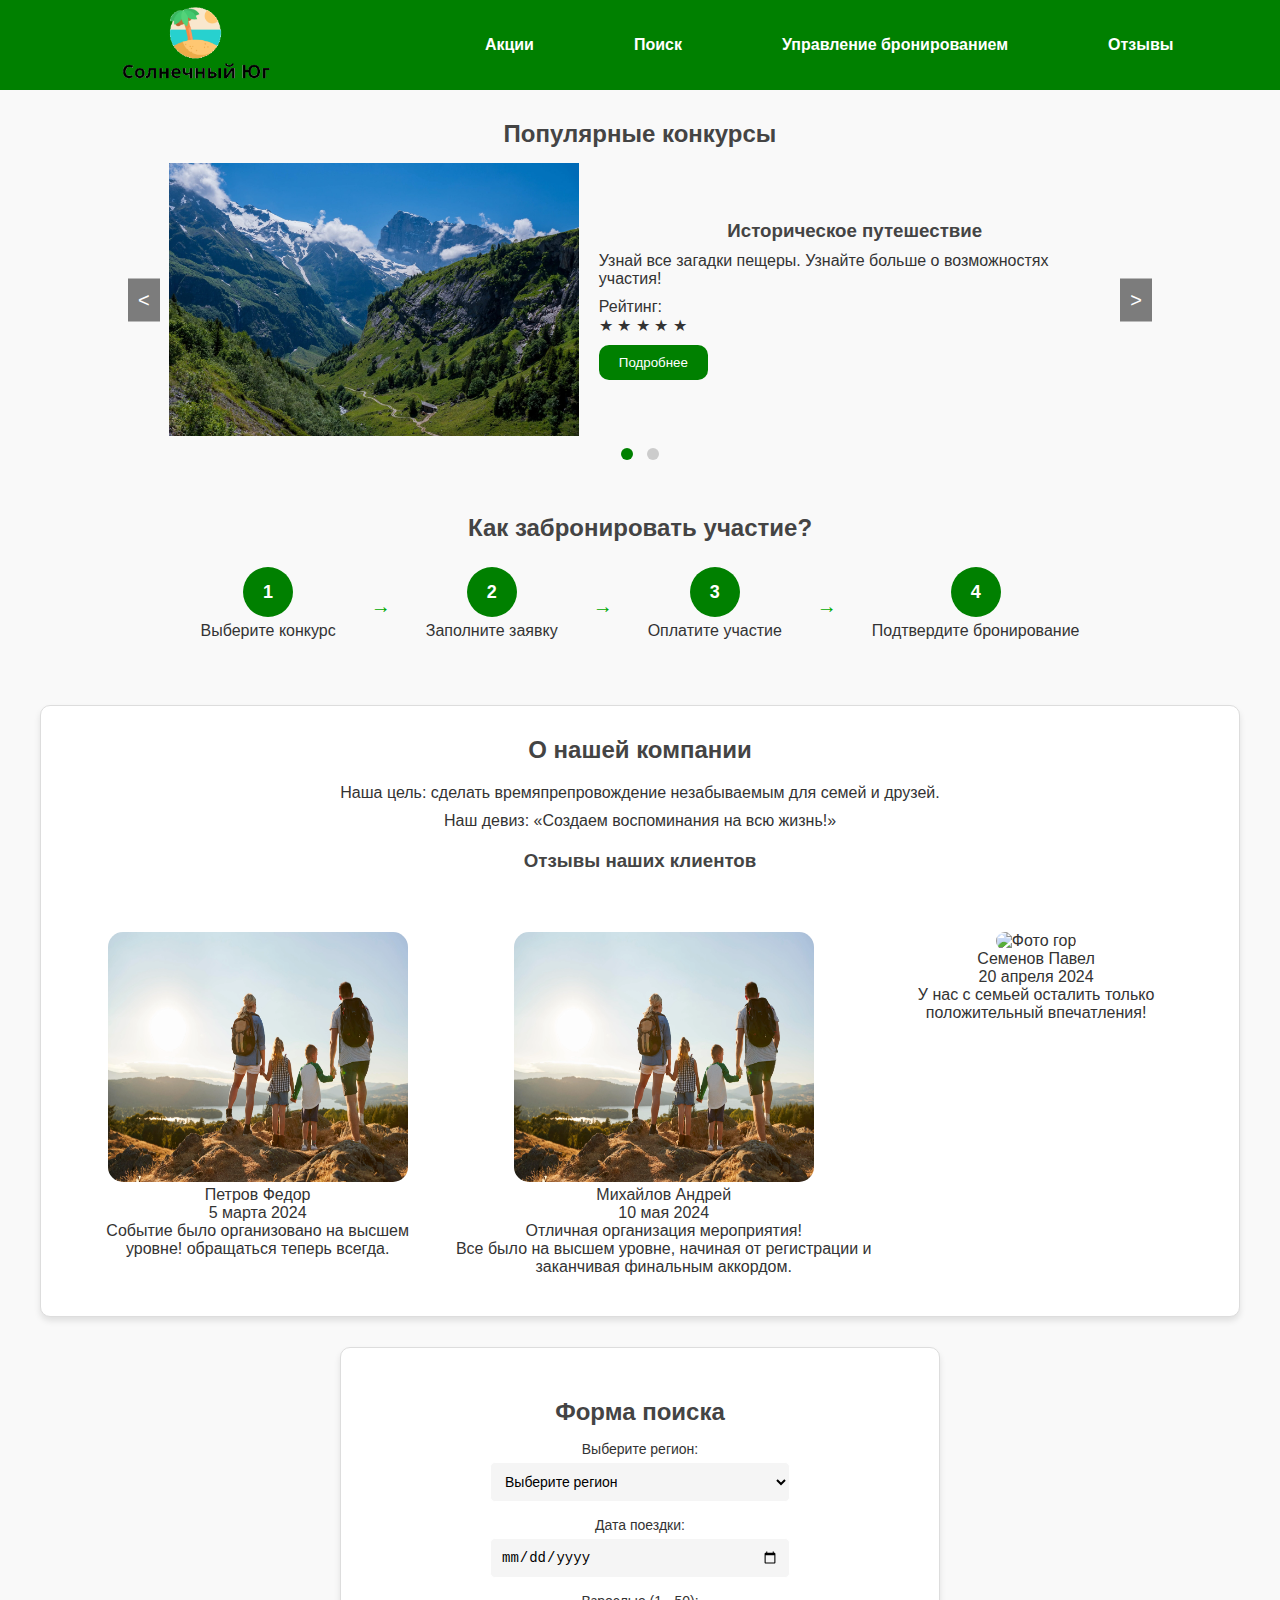
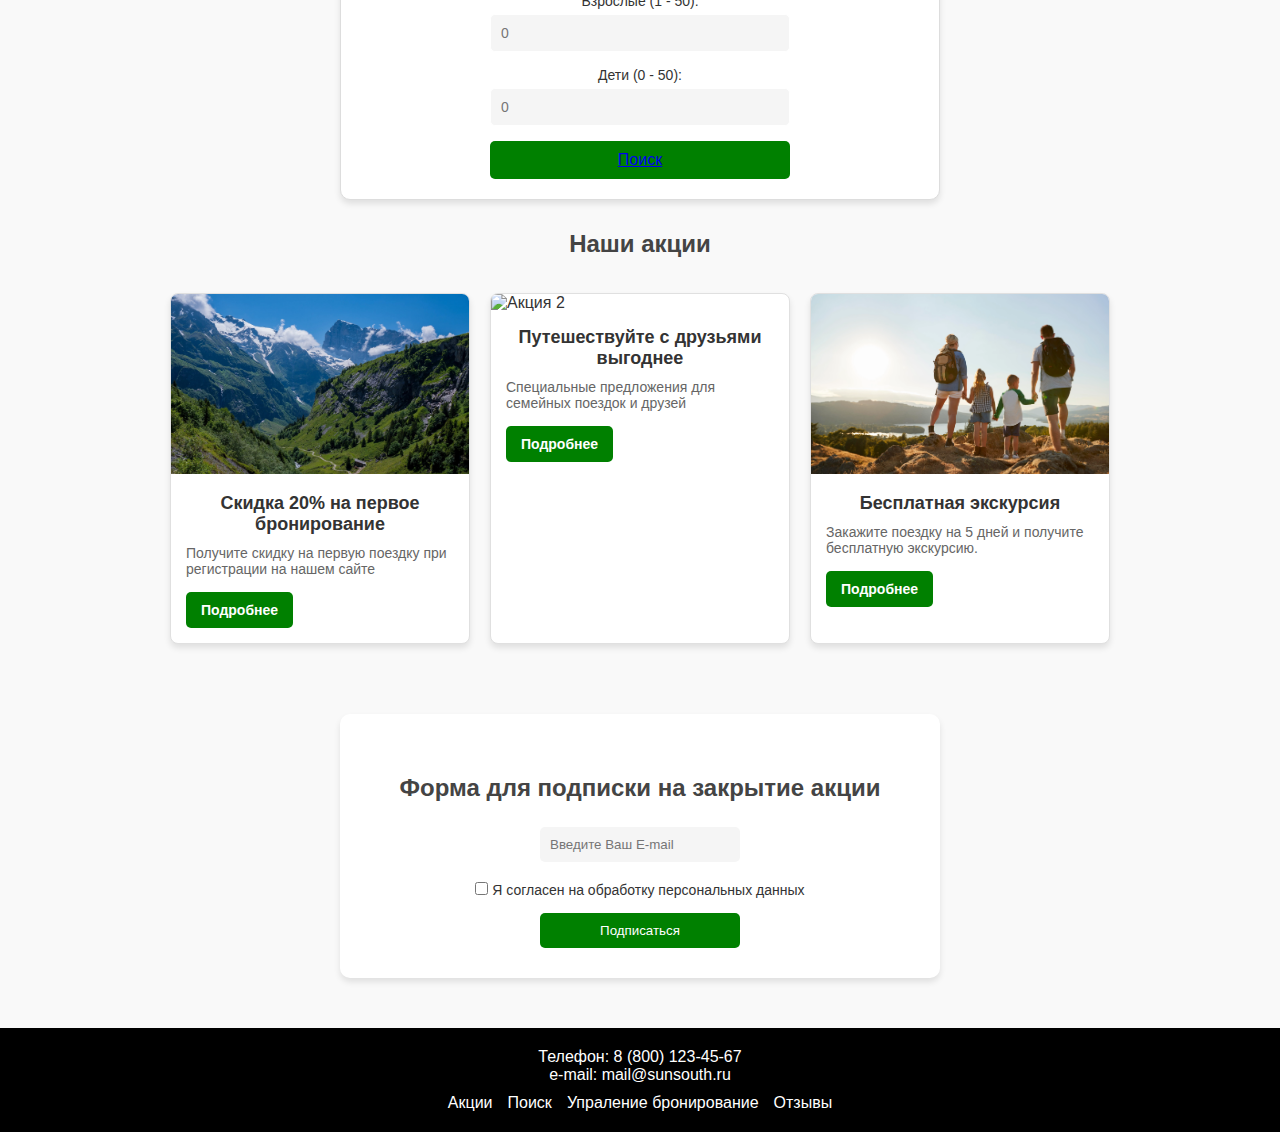
==== index.html @ 12673aba "feat: init" ====
<!DOCTYPE html>
<html lang="ru">
<head>
    <meta charset="UTF-8">
    <meta name="viewport" content="width=device-width, initial-scale=1.0">
    <title>Активный отдых для всей семьи</title>
    <link rel="stylesheet" href="index.css">
</head>
<body>
    <header class="headers">
        <div class="logo">
            <a href="/">
                <img src="photo/logo.png" alt="Логотип">
            </a>
        </div>
    <nav class="navigation">
        <ul>
            <li><a href="#promtion">Акции</a></li>
            <li><a href="search.html">Поиск</a></li>
            <li><a href="booking.html">Управление бронированием</a></li>
            <li><a href="#reviews">Отзывы</a></li>
        </ul>
    </nav>
    </header>

    <section class="slider">
        <h2>Популярные конкурсы</h2>
        <div class="slider-container">
            <!-- Слайд 1 -->
            <div class="slide active">
                <img src="photo/Alps.jpeg" alt="Конкурс 1" class="slide-image">
                <div class="slide-content">
                    <h3>Историческое путешествие</h3>
                    <p>Узнай все загадки пещеры. Узнайте больше о возможностях участия!</p>
                    <div class="rating">
                        <span>Рейтинг:</span>
                        <div class="stars">
                            <span class="before"></span>
                            <span class="before"></span>
                            <span class="before"></span>
                            <span class="before"></span>
                            <span class="before"></span>
                        </div>
                    </div>
                    <button class="details-btn">Подробнее</button>
                </div>
                <!-- Навигация слайдера -->
                <div class="slider-navigation">
                    <button class="prev-btn">&lt;</button>
                    <button class="next-btn">&gt;</button>
                </div>
            </div>
            <!-- Слайд 2 -->
            <div class="slide">
                <img src="contest2.jpg" alt="Конкурс 2" class="slide-image">
                <div class="slide-content">
                    <h3>Название конкурса 2</h3>
                    <p>Краткое описание второго конкурса. Подробности внутри!</p>
                    <div class="rating">
                        <span>Рейтинг:</span>
                        <div class="stars">
                            <img src="star-filled.png" alt="Звезда">
                            <img src="star-filled.png" alt="Звезда">
                            <img src="star-filled.png" alt="Звезда">
                            <img src="star-filled.png" alt="Звезда">
                            <img src="star-empty.png" alt="Пустая звезда">
                        </div>
                    </div>
                    <button class="details-btn">Подробнее</button>
                </div>
                <!-- Навигация слайдера -->
                <div class="slider-navigation">
                    <button class="prev-btn">&lt;</button>
                    <button class="next-btn">&gt;</button>
                </div>
            </div>
        </div>
        <!-- Индикаторы слайдов -->
        <div class="slider-indicators">
            <span class="indicator active"></span>
            <span class="indicator"></span>
        </div>
    </section>

    <!-- Секция алгоритма бронирования -->
    <section class="booking-process">
        <h2>Как забронировать участие?</h2>
        <div class="animation-container">
            <div class="step">
                <div class="step-icon">1</div>
                <p>Выберите конкурс</p>
            </div>
            <div class="arrow">→</div>
            <div class="step">
                <div class="step-icon">2</div>
                <p>Заполните заявку</p>
            </div>
            <div class="arrow">→</div>
            <div class="step">
                <div class="step-icon">3</div>
                <p>Оплатите участие</p>
            </div>
            <div class="arrow">→</div>
            <div class="step">
                <div class="step-icon">4</div>
                <p>Подтвердите бронирование</p>
            </div>
        </div>
    </section>

    <section class="about-company">
        <h2>О нашей компании</h2>

        <div class="company-mission">
            <p>Наша цель: сделать времяпрепровождение незабываемым для семей и друзей.</p>
            <p>Наш девиз: «Создаем воспоминания на всю жизнь!»</p>
        </div>

        <!-- Отзывы пользователей -->
        <div class="reviews" id="reviews">
            <h3>Отзывы наших клиентов</h3>
            <div class="reviews-slider">
                <div class="review">
                    <div class="reviews-slider">
                        <div class="review">
                            <img src="photo/Reviews_1.webp" alt="Фото посещенных мест">
                            <p>Петров Федор</p>
                            <p>5 марта 2024</p>
                            <p>Событие было организовано на высшем уровне! обращаться теперь всегда.</p>
                        </div>
                
                        <div class="review">
                            <img src="photo/Reviews_1.webp" alt="Фото Черного моря">
                            <p>Михайлов Андрей</p>
                            <p>10 мая 2024</p>
                            <p>Отличная организация мероприятия! <br> Все было на высшем уровне, начиная от регистрации и заканчивая финальным аккордом.</p>
                        </div>
                
                        <div class="review">
                            <img src="photo/Reviews_2.jpg" alt="Фото гор">
                            <p>Семенов Павел</p>
                            <p>20 апреля 2024</p>
                            <p>У нас c семьей осталить только положительный впечатления!</p>
                        </div>
        </div>
    </div>
        <div class="review-indicators">
                <span class="indicator-views active"></span>
                <span class="indicator-views"></span>
                <span class="indicator-views"></span>
            </div>
    </section>

    <section class="form-search">
        <form action="#">
            <div class="form-container">
            <div class="form-group">
                <h2>Форма поиска</h2>
                <label for="region">Выберите регион:</label>
                <select name="region" id="region" required>
                    <option value="" disabled selected> Выберите регион</option>
                    <option value="Сочи">Адлер</option>
                    <option value="Выборг">Выборг</option>
                    <option value="Казань">Казань</option>
                </select>
            </div>

            <div class="form-group">
                <label for="date">Дата поездки:</label>
                <input type="date" id="date" name="date" required>
            </div>

            <div class="form-group">
                <label for="adults">Взрослые (1 - 50):</label>
                <input type="number" id="adults" name="adults" min="1" max="50" placeholder="0" required>
            </div>
            <div class="form-group">
                <label for="children">Дети (0 - 50):</label>
                <input type="number" id="children" name="children" min="0" max="50" placeholder="0" required>
            </div>
            
            <button class="form-button"><a href="search.html">Поиск</a></button>
        </div>
        </form>
    </section>

    <section class="promotions" id="promotions">
        <h2>Наши акции</h2>
        <div class="promotions-container">
            <!-- Акция 1 -->
            <div class="promotion-card">
                <img src="photo/Alps.jpeg" alt="Акция 1">
                <div class="promotion-content">
                    <h3>Скидка 20% на первое бронирование</h3>
                    <p>Получите скидку на первую поездку при регистрации на нашем сайте</p>
                    <button class="more-info">Подробнее</button>
                </div>
            </div>
            <!-- Акция 2 -->
            <div class="promotion-card">
                <img src="photo/Reviews_2.jpg" alt="Акция 2">
                <div class="promotion-content">
                    <h3>Путешествуйте с друзьями выгоднее</h3>
                    <p>Специальные предложения для семейных поездок и друзей</p>
                    <button class="more-info">Подробнее</button>
                </div>
            </div>
            <!-- Акция 3 -->
            <div class="promotion-card">
                <img src="photo/Reviews_1.webp" alt="Акция 3">
                <div class="promotion-content">
                    <h3>Бесплатная экскурсия</h3>
                    <p>Закажите поездку на 5 дней и получите бесплатную экскурсию.</p>
                    <button class="more-info">Подробнее</button>
                </div>
            </div>
        </div>
    </section>

    <section class="subscribe-section">
        <h2>Форма для подписки на закрытие акции</h2>
        <form class="subscribe-form">
            <input type="email" placeholder="Введите Ваш E-mail">
            <label>
                <input type="checkbox">
                Я согласен на обработку персональных данных
            </label>
            <button type="submit">Подписаться</button>
        </form>
    </section>

    <footer class="footer">
        <p>Телефон: 8 (800) 123-45-67</p>
        <p>e-mail: mail@sunsouth.ru</p>
        <nav class="footer-nav">
            <ul>
                <li><a href="">Акции</a></li>
                <li><a href="">Поиск</a></li>
                <li><a href="">Упраление бронирование</a></li>
                <li><a href="#reviews">Отзывы</a></li>
            </ul>
        </nav>
    </footer>
</body>
</html>
---- index.css ----
/* Общие стили */
* {
    margin: 0;
    padding: 0;
    box-sizing: border-box;
}

body {
    font-family: Arial, sans-serif;
    background-color: #f9f9f9;
    color: #333;
}

.headers {
    height: 90px;
    background-color: #008000;
    display: flex;
    justify-content: space-around;
    align-items: center;
    padding: 20px 20px;
}

.logo img {
    max-height: 100px;
    margin-right: 25px;
}

.navigation ul {
    list-style-type: none;
    display: flex;
    justify-content: center;
    gap: 100px
}

.navigation ul li a {
    text-decoration: none;
    font-weight: bold;
    color: #fff;
}

.navigation ul li a:hover {
    text-decoration: underline;
}

h2 {
    text-align: center;
    margin-top: 30px;
    margin-bottom: 15px;
    color: #444;
}

/* Секция слайдера */
.slider {
    width: 80%;
    margin: auto;
    position: relative;
}

.slider-container {
    position: relative;
    overflow: hidden;
    display: flex;
}

.slide {
    display: none;
    width: 100%;
    justify-content: center;
    align-items: center;
    text-align: center;
}

.slide.active {
    display: flex;
}

.slide-image {
    width: 40%;
    margin-right: 20px;
}

.slide-content {
    width: 50%;
    text-align: left;
}

.slide-content h3 {
    margin-bottom: 10px;
}

.rating {
    margin: 10px 0;
}


.stars>span:before {
    content: '★';
}

.stars>span::after {
    color: yellow;
}

.details-btn {
    background-color: #008000;
    color: #fff;
    border: none;
    padding: 10px 20px;
    cursor: pointer;
    border-radius: 10px;
    transition: background-color 0.3s ease;
}

.details-btn:hover {
    background-color: #00A900;
}

/* Навигация слайдера */
.slider-navigation {
    position: absolute;
    top: 50%;
    width: 100%;
    display: flex;
    justify-content: space-between;
    transform: translateY(-50%);
}

.prev-btn,
.next-btn {
    background-color: rgba(0, 0, 0, 0.5);
    color: #fff;
    border: none;
    font-size: 20px;
    padding: 10px;
    cursor: pointer;
}

.prev-btn:hover,
.next-btn:hover {
    background-color: rgba(0, 0, 0, 0.7);
}

/* Индикаторы слайдов */
.slider-indicators {
    text-align: center;
    margin: 10px 0;
}

.indicator {
    display: inline-block;
    width: 12px;
    height: 12px;
    margin: 0 5px;
    background-color: #ccc;
    border-radius: 50%;
    cursor: pointer;
}

.indicator.active {
    background-color: #008000;
}

/* Секция алгоритма бронирования */
.booking-process {
    margin: 50px auto;
    text-align: center;
}

.animation-container {
    display: flex;
    justify-content: center;
    align-items: center;
}

.step {
    position: relative;
    margin: 10px;
    text-align: center;
}

.step p {
    margin: 5px;
}

.step-icon {
    width: 50px;
    height: 50px;
    line-height: 50px;
    background-color: #008000;
    color: #fff;
    border-radius: 50%;
    margin: auto;
    font-size: 18px;
    font-weight: bold;
}

.arrow {
    font-size: 20px;
    margin: 20px;
    color: #00A900;
}

/* Секция о компании */
.about-company h2,h3 {
    text-align: center;
    margin-bottom: 20px;
    color: #444;
}

.about-company {
    background-color: #fff;
    border: 1px solid #ddd;
    border-radius: 10px;
    max-width: 1200px;
    margin: 30px auto;
    box-shadow: 0px 4px 6px rgba(0, 0, 0, 0.1);
}

.company-mission {
    text-align: center;
    margin-bottom: 20px;
}

.company-mission p {
    font-size: 16px;
    margin: 10px 0;
}

/* Блок отзывов */
.reviews-content{
    text-align: center;    
    padding-top: 10px;
}
.reviews-slider {
    padding: 20px;
    display: flex;
    justify-content: center;
    text-align: center; 
    gap: 20px;
}


.reviews-slider h3{
    text-align: center;    
}

.review img{
    width: 300px;
    height: 250px;
    border-radius: 15px;
}

.form-search {
    max-width: 600px;
    margin: 10px auto;
    padding: 20px;
    background-color: #fff;
    border: 1px solid #ddd;
    box-shadow: 0px 4px 6px rgba(0, 0, 0, 0.1);
    border-radius: 10px;
}

.form-container {
    display: flex;
    flex-direction: column;
    gap: 15px;
}

.form-group {
    display: flex;
    flex-direction: column;
}

label {
    font-size: 14px;
    margin-bottom: 5px;
    text-align: center;
}

.form-group input, select {
    margin: auto;
    padding: 10px;
    font-size: 14px;
    width: 300px;
    border: 1px solid #fff;
    background-color: #f5f5f5;
    border-radius: 5px;
}

input:hover, select:hover {
    border-color: #ccc;
    box-shadow: 0 0 5px rgba(0, 123, 255, 0.5);
}

.form-button {
    background-color: #008000;
    color: #fff;
    width: 300px;
    margin: auto;
    font-size: 16px;
    padding: 10px 0;
    border: none;
    border-radius: 5px;
    cursor: pointer;
    transition: background-color 0.3s ease;
}

.form-button:hover {
    background-color: #00A900;
}

.promotions-container {
    display: flex;
    flex-wrap: wrap;
    justify-content: center;
    gap: 20px;
    padding: 20px;
}

/* Карточка акции */
.promotion-card {
    background: #fff;
    border: 1px solid #e0e0e0;
    border-radius: 8px;
    width: 300px;
    overflow: hidden;
    box-shadow: 0 4px 6px rgba(0, 0, 0, 0.1);
    transition: transform 0.3s ease, box-shadow 0.3s ease;
}

.promotion-card:hover {
    transform: translateY(-5px);
    box-shadow: 0 8px 12px rgba(0, 0, 0, 0.2);
}

/* Изображение */
.promotion-card img {
    width: 100%;
    height: 180px;
    object-fit: cover;
}

/* Содержимое акции */
.promotion-content {
    padding: 15px;
}

.promotion-content h3 {
    font-size: 18px;
    margin-bottom: 10px;
    color: #333;
}

.promotion-content p {
    font-size: 14px;
    color: #666;
    margin-bottom: 15px;
}

/* Кнопка "Подробнее" */
.more-info {
    display: flex;
    justify-content: center;
    background-color: #008000;
    color: #fff;
    border: none;
    border-radius: 5px;
    padding: 10px 15px;
    font-size: 14px;
    cursor: pointer;
    font-weight: bold;
    transition: background-color 0.3s ease;
}

.more-info:hover {
    background-color: #00A900;
}

.subscribe-section {
    text-align: center;
    max-width: 600px;
    margin: 50px auto;
    padding: 20px;
    background-color: #fff;
    padding: 30px;
    border-radius: 10px;
    box-shadow: 0 4px 6px rgba(0, 0, 0, 0.1);
}

.subscribe-form {
    display: flex;
    flex-direction: column;
    align-items: center;
    gap: 10px;
}

.subscribe-form input[type=email]{
    padding: 10px;
    width: 200px;
    color: white;
    background-color: #f5f5f5;
    border: none;
    border-radius: 5px;
    margin: 10px 0px 10px 0px;
}

.subscribe-form button{
    padding: 10px;
    background-color: #008000;
    width: 200px;
    color: white;
    border: none;
    border-radius: 5px;
    cursor: pointer;
}   

.subscribe-form button:hover{
    background-color: #00A900;
    border: none;
}

.footer {
    background-color: black;
    color: white;
    padding: 20px;
    text-align: center;
}

.footer-nav ul {
    list-style: none;
    display: flex;
    justify-content: center;
    gap: 15px;
    margin-top: 10px;
}

.footer-nav ul li a {
    color: white;
    text-decoration: none;
}
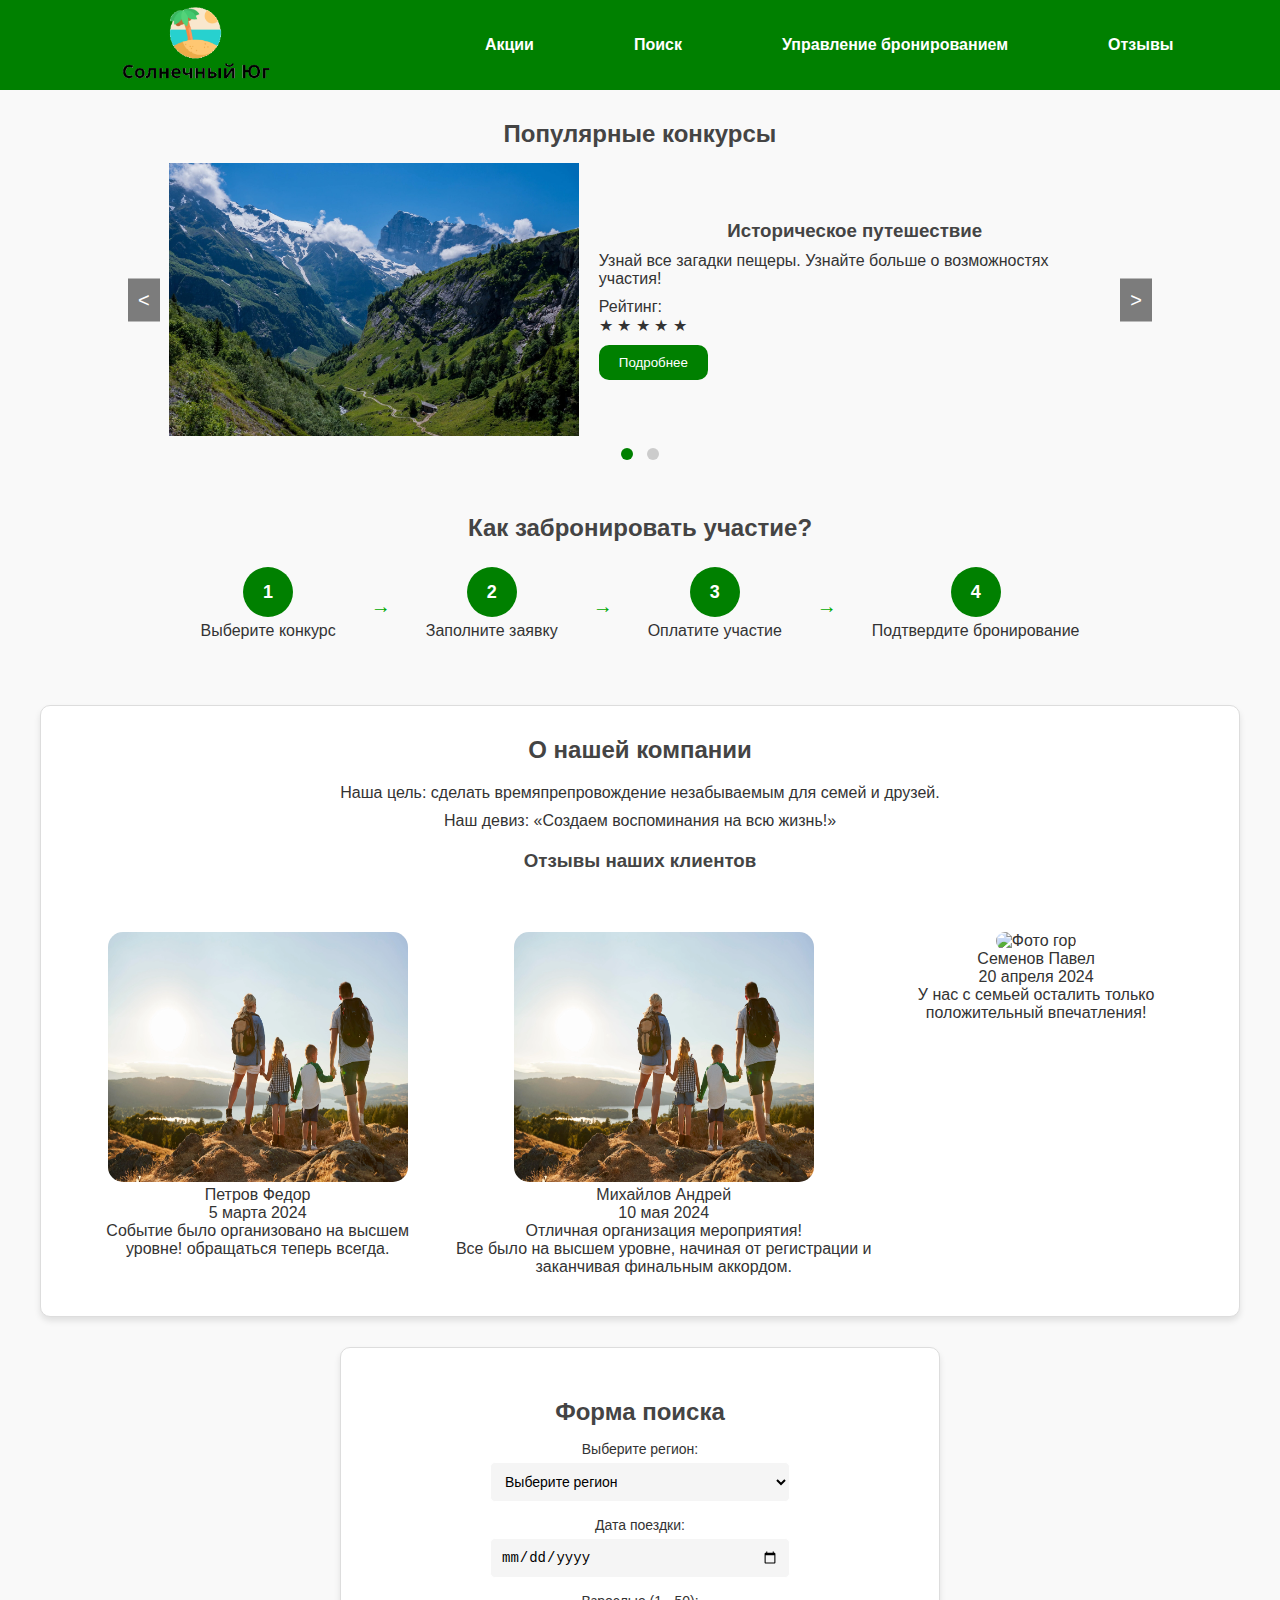
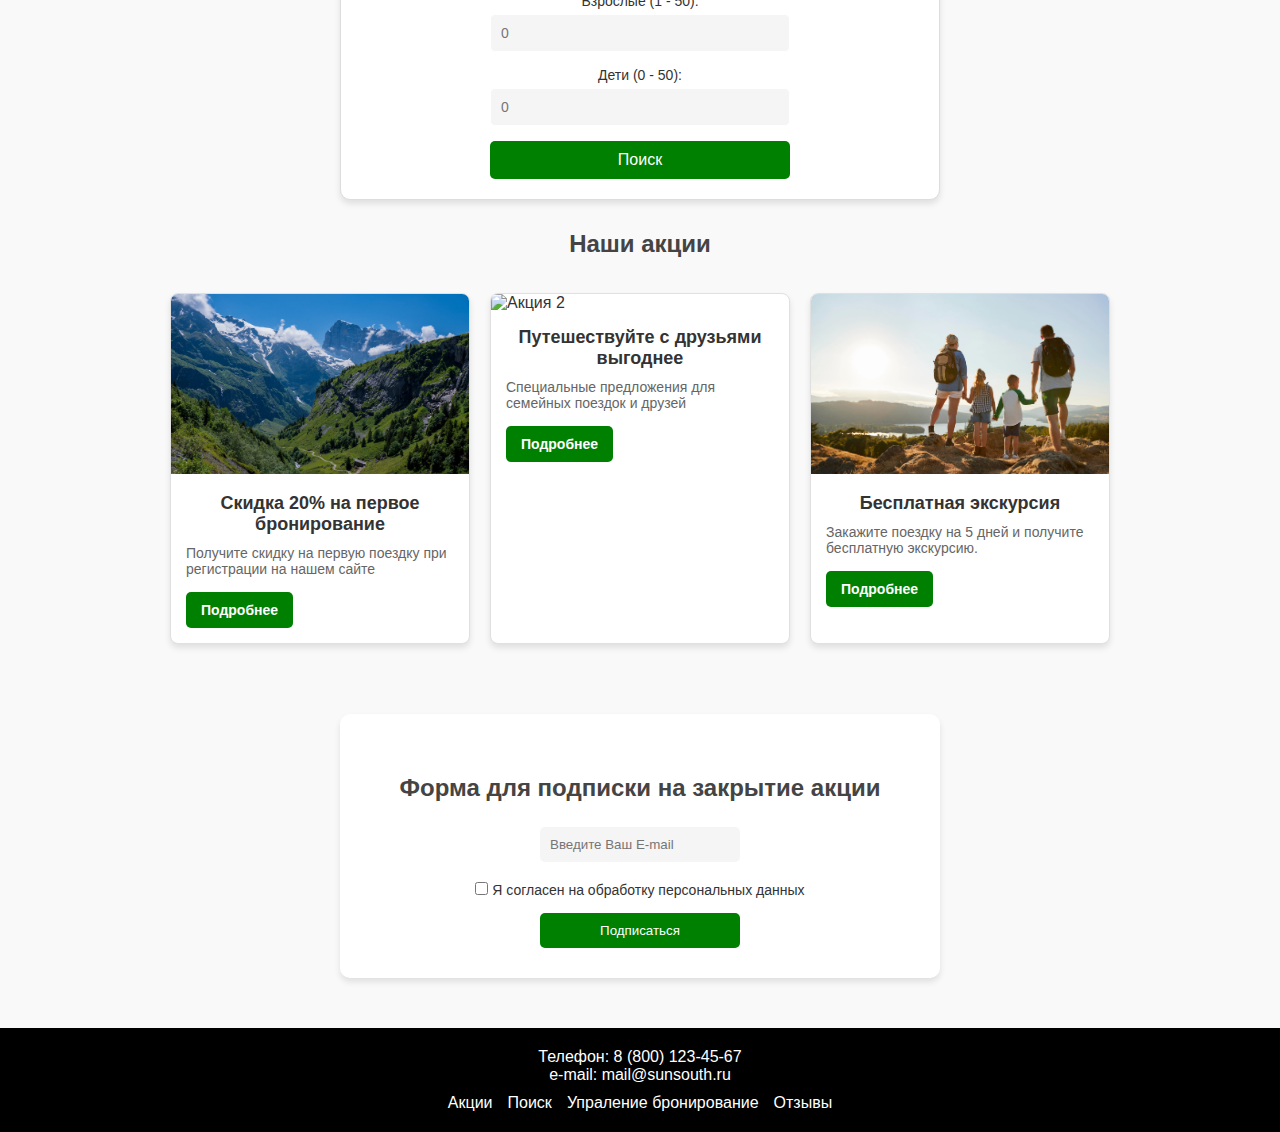
==== commit 7eb8ff75: "feat: добавил иерархию директорий проекта" ====
--- a/index.html
+++ b/index.html
@@ -10,14 +10,14 @@
     <header class="headers">
         <div class="logo">
             <a href="/">
-                <img src="photo/logo.png" alt="Логотип">
+                <img src="static/img/logo.png" alt="Логотип">
             </a>
         </div>
     <nav class="navigation">
         <ul>
-            <li><a href="#promtion">Акции</a></li>
-            <li><a href="search.html">Поиск</a></li>
-            <li><a href="booking.html">Управление бронированием</a></li>
+            <li><a href="#promotion">Акции</a></li>
+            <li><a href="search/search.html">Поиск</a></li>
+            <li><a href="booking/booking.html">Управление бронированием</a></li>
             <li><a href="#reviews">Отзывы</a></li>
         </ul>
     </nav>
@@ -28,7 +28,7 @@
         <div class="slider-container">
             <!-- Слайд 1 -->
             <div class="slide active">
-                <img src="photo/Alps.jpeg" alt="Конкурс 1" class="slide-image">
+                <img src="static/img/Alps.jpeg" alt="Конкурс 1" class="slide-image">
                 <div class="slide-content">
                     <h3>Историческое путешествие</h3>
                     <p>Узнай все загадки пещеры. Узнайте больше о возможностях участия!</p>
@@ -179,7 +179,7 @@
                 <input type="number" id="children" name="children" min="0" max="50" placeholder="0" required>
             </div>
             
-            <button class="form-button"><a href="search.html">Поиск</a></button>
+            <a class="form-button" href="search/search.html">Поиск</a>
         </div>
         </form>
     </section>
--- a/index.css
+++ b/index.css
@@ -293,6 +293,8 @@
 }
 
 .form-button {
+    text-decoration: none;
+    text-align: center;
     background-color: #008000;
     color: #fff;
     width: 300px;
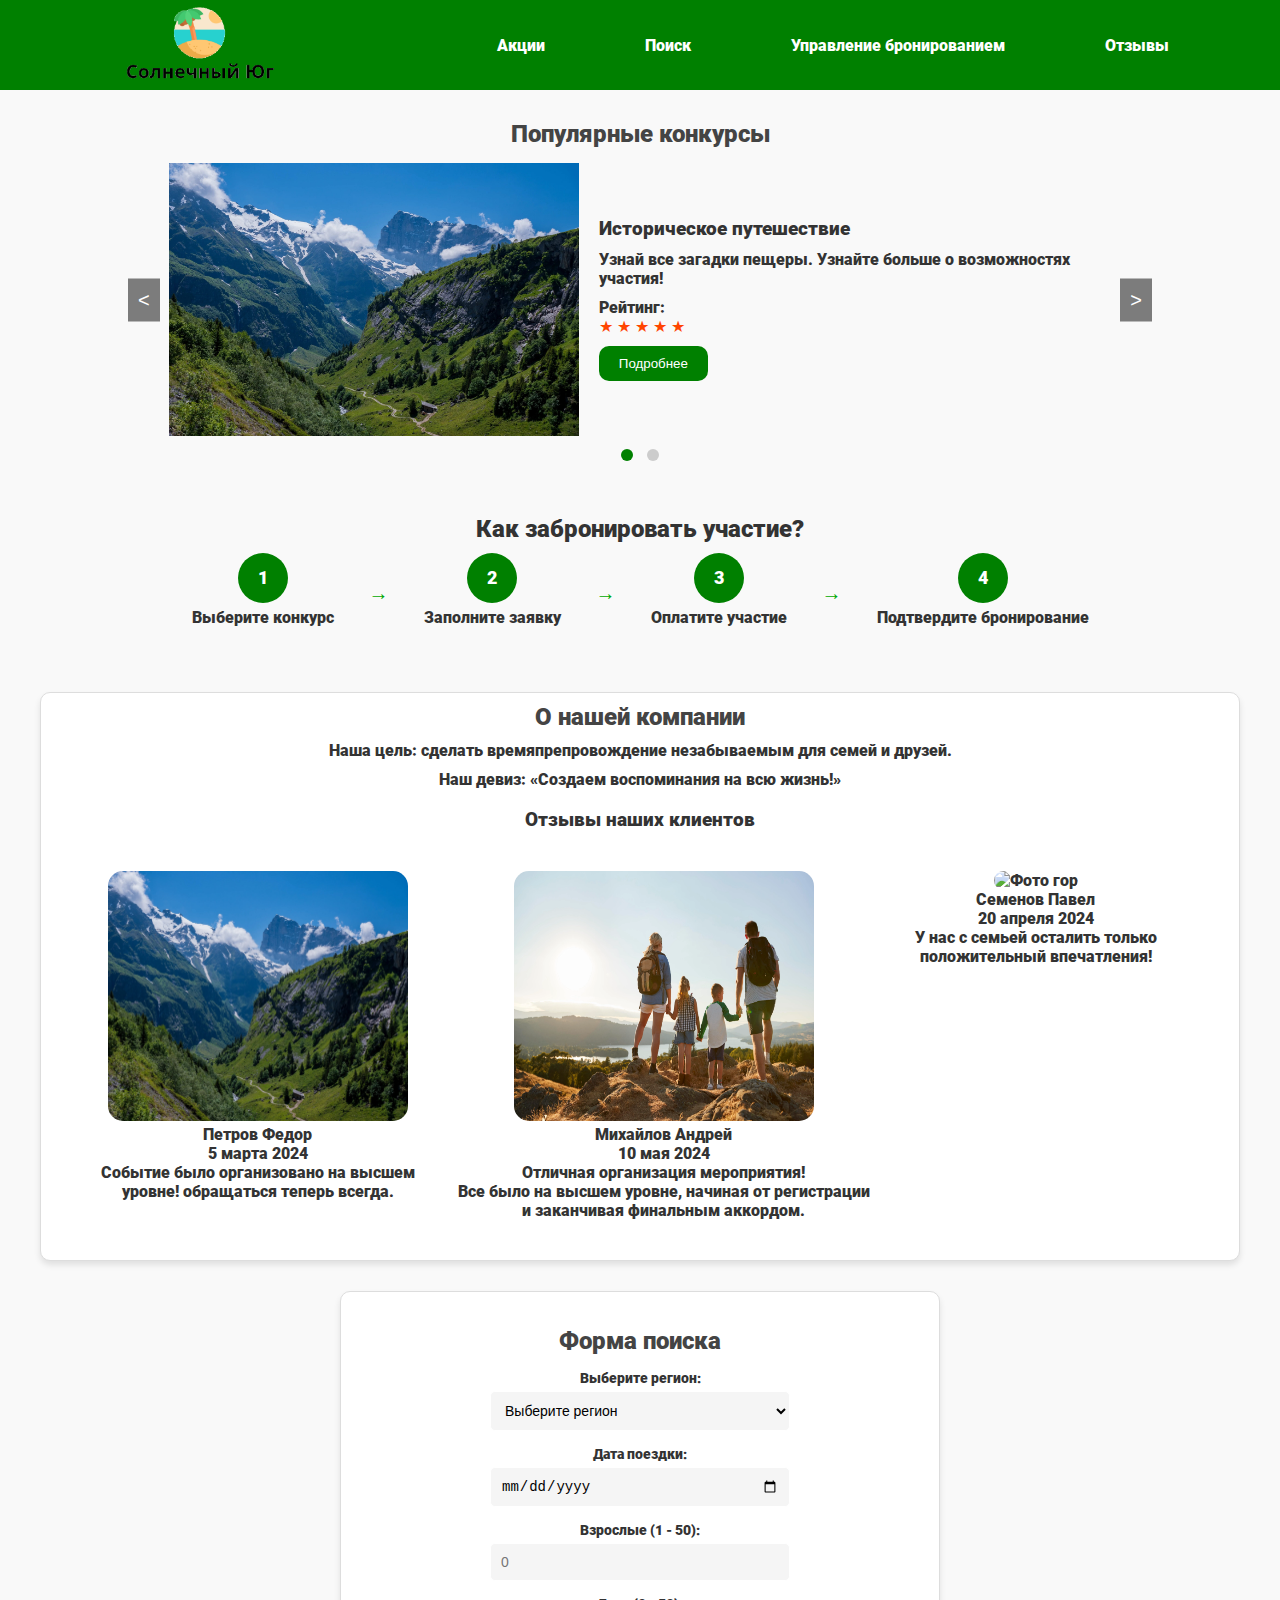
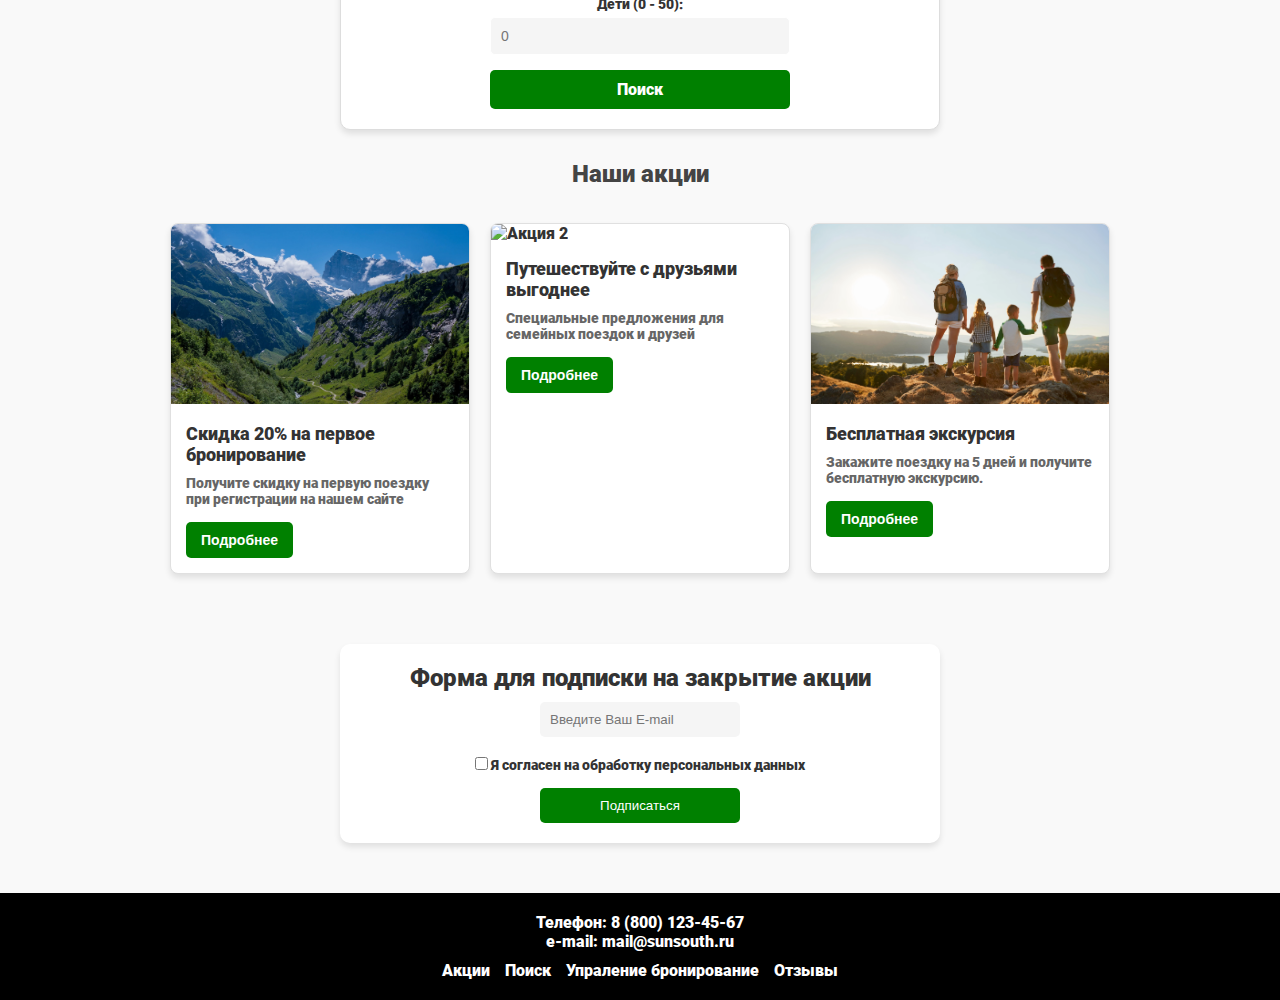
==== commit f8120b34: "feat: выполнил верстку всех страниц, рефакторинг" ====
--- a/index.html
+++ b/index.html
@@ -10,12 +10,12 @@
     <header class="headers">
         <div class="logo">
             <a href="/">
-                <img src="static/img/logo.png" alt="Логотип">
+                <img src="/static/img/logo.png" alt="Логотип">
             </a>
         </div>
     <nav class="navigation">
         <ul>
-            <li><a href="#promotion">Акции</a></li>
+            <li><a href="#promotions">Акции</a></li>
             <li><a href="search/search.html">Поиск</a></li>
             <li><a href="booking/booking.html">Управление бронированием</a></li>
             <li><a href="#reviews">Отзывы</a></li>
@@ -50,30 +50,6 @@
                     <button class="next-btn">&gt;</button>
                 </div>
             </div>
-            <!-- Слайд 2 -->
-            <div class="slide">
-                <img src="contest2.jpg" alt="Конкурс 2" class="slide-image">
-                <div class="slide-content">
-                    <h3>Название конкурса 2</h3>
-                    <p>Краткое описание второго конкурса. Подробности внутри!</p>
-                    <div class="rating">
-                        <span>Рейтинг:</span>
-                        <div class="stars">
-                            <img src="star-filled.png" alt="Звезда">
-                            <img src="star-filled.png" alt="Звезда">
-                            <img src="star-filled.png" alt="Звезда">
-                            <img src="star-filled.png" alt="Звезда">
-                            <img src="star-empty.png" alt="Пустая звезда">
-                        </div>
-                    </div>
-                    <button class="details-btn">Подробнее</button>
-                </div>
-                <!-- Навигация слайдера -->
-                <div class="slider-navigation">
-                    <button class="prev-btn">&lt;</button>
-                    <button class="next-btn">&gt;</button>
-                </div>
-            </div>
         </div>
         <!-- Индикаторы слайдов -->
         <div class="slider-indicators">
@@ -118,26 +94,26 @@
 
         <!-- Отзывы пользователей -->
         <div class="reviews" id="reviews">
-            <h3>Отзывы наших клиентов</h3>
+            <h3 class="review-head">Отзывы наших клиентов</h3>
             <div class="reviews-slider">
                 <div class="review">
                     <div class="reviews-slider">
                         <div class="review">
-                            <img src="photo/Reviews_1.webp" alt="Фото посещенных мест">
+                            <img src="static/img/Alps.jpeg" alt="Фото посещенных мест">
                             <p>Петров Федор</p>
                             <p>5 марта 2024</p>
                             <p>Событие было организовано на высшем уровне! обращаться теперь всегда.</p>
                         </div>
                 
                         <div class="review">
-                            <img src="photo/Reviews_1.webp" alt="Фото Черного моря">
+                            <img src="static/img/Reviews_1.webp" alt="Фото семейного отдыха">
                             <p>Михайлов Андрей</p>
                             <p>10 мая 2024</p>
                             <p>Отличная организация мероприятия! <br> Все было на высшем уровне, начиная от регистрации и заканчивая финальным аккордом.</p>
                         </div>
                 
                         <div class="review">
-                            <img src="photo/Reviews_2.jpg" alt="Фото гор">
+                            <img src="static/img/Reviews_2.jpg" alt="Фото гор">
                             <p>Семенов Павел</p>
                             <p>20 апреля 2024</p>
                             <p>У нас c семьей осталить только положительный впечатления!</p>
@@ -185,11 +161,11 @@
     </section>
 
     <section class="promotions" id="promotions">
-        <h2>Наши акции</h2>
+        <h2 class="promotions-head">Наши акции</h2>
         <div class="promotions-container">
             <!-- Акция 1 -->
             <div class="promotion-card">
-                <img src="photo/Alps.jpeg" alt="Акция 1">
+                <img src="static/img/Alps.jpeg" alt="Акция 1">
                 <div class="promotion-content">
                     <h3>Скидка 20% на первое бронирование</h3>
                     <p>Получите скидку на первую поездку при регистрации на нашем сайте</p>
@@ -198,7 +174,7 @@
             </div>
             <!-- Акция 2 -->
             <div class="promotion-card">
-                <img src="photo/Reviews_2.jpg" alt="Акция 2">
+                <img src="static/img/Reviews_2.jpg" alt="Акция 2">
                 <div class="promotion-content">
                     <h3>Путешествуйте с друзьями выгоднее</h3>
                     <p>Специальные предложения для семейных поездок и друзей</p>
@@ -207,7 +183,7 @@
             </div>
             <!-- Акция 3 -->
             <div class="promotion-card">
-                <img src="photo/Reviews_1.webp" alt="Акция 3">
+                <img src="static/img/Reviews_1.webp" alt="Акция 3">
                 <div class="promotion-content">
                     <h3>Бесплатная экскурсия</h3>
                     <p>Закажите поездку на 5 дней и получите бесплатную экскурсию.</p>
@@ -218,7 +194,7 @@
     </section>
 
     <section class="subscribe-section">
-        <h2>Форма для подписки на закрытие акции</h2>
+        <h2 class="subscribe-head">Форма для подписки на закрытие акции</h2>
         <form class="subscribe-form">
             <input type="email" placeholder="Введите Ваш E-mail">
             <label>
--- a/index.css
+++ b/index.css
@@ -5,8 +5,14 @@
     box-sizing: border-box;
 }
 
+@font-face {
+    font-family: 'Font Name'; 
+    src: local('Font Name'),
+     url(/static/fonts/Roboto-Black.ttf); 
+}
+
 body {
-    font-family: Arial, sans-serif;
+    font-family: "Font Name";
     background-color: #f9f9f9;
     color: #333;
 }
@@ -42,14 +48,13 @@
     text-decoration: underline;
 }
 
-h2 {
+/* Секция слайдера */
+.slider h2 {
     text-align: center;
     margin-top: 30px;
     margin-bottom: 15px;
     color: #444;
 }
-
-/* Секция слайдера */
 .slider {
     width: 80%;
     margin: auto;
@@ -92,13 +97,12 @@
     margin: 10px 0;
 }
 
-
-.stars>span:before {
+.stars > span:before {
     content: '★';
 }
 
-.stars>span::after {
-    color: yellow;
+.stars {
+    color: orangered;
 }
 
 .details-btn {
@@ -125,8 +129,7 @@
     transform: translateY(-50%);
 }
 
-.prev-btn,
-.next-btn {
+.prev-btn, .next-btn {
     background-color: rgba(0, 0, 0, 0.5);
     color: #fff;
     border: none;
@@ -135,8 +138,7 @@
     cursor: pointer;
 }
 
-.prev-btn:hover,
-.next-btn:hover {
+.prev-btn:hover, .next-btn:hover {
     background-color: rgba(0, 0, 0, 0.7);
 }
 
@@ -201,10 +203,14 @@
 }
 
 /* Секция о компании */
-.about-company h2,h3 {
-    text-align: center;
-    margin-bottom: 20px;
+.about-company h2 {
+    text-align: center;
+    margin: 10px 0px 10px 0px;
     color: #444;
+}
+
+.review-head{
+    text-align: center;
 }
 
 .about-company {
@@ -271,6 +277,13 @@
     flex-direction: column;
 }
 
+.form-group h2{
+    text-align: center;
+    margin-top: 15px;
+    margin-bottom: 15px;
+    color: #444;
+}
+
 label {
     font-size: 14px;
     margin-bottom: 5px;
@@ -289,7 +302,7 @@
 
 input:hover, select:hover {
     border-color: #ccc;
-    box-shadow: 0 0 5px rgba(0, 123, 255, 0.5);
+    box-shadow: 0 0 5px rgba(0, 255, 0, 0.5);
 }
 
 .form-button {
@@ -311,6 +324,7 @@
     background-color: #00A900;
 }
 
+/* Карточка акции */
 .promotions-container {
     display: flex;
     flex-wrap: wrap;
@@ -319,7 +333,13 @@
     padding: 20px;
 }
 
-/* Карточка акции */
+.promotions-head{
+    text-align: center;
+    margin-top: 30px;
+    margin-bottom: 15px;
+    color: #444;
+}
+
 .promotion-card {
     background: #fff;
     border: 1px solid #e0e0e0;
@@ -384,9 +404,14 @@
     margin: 50px auto;
     padding: 20px;
     background-color: #fff;
-    padding: 30px;
     border-radius: 10px;
     box-shadow: 0 4px 6px rgba(0, 0, 0, 0.1);
+}
+
+.subscribe-head h2{
+    text-align: center;
+    margin-bottom: 15px;
+    color: #444;
 }
 
 .subscribe-form {
